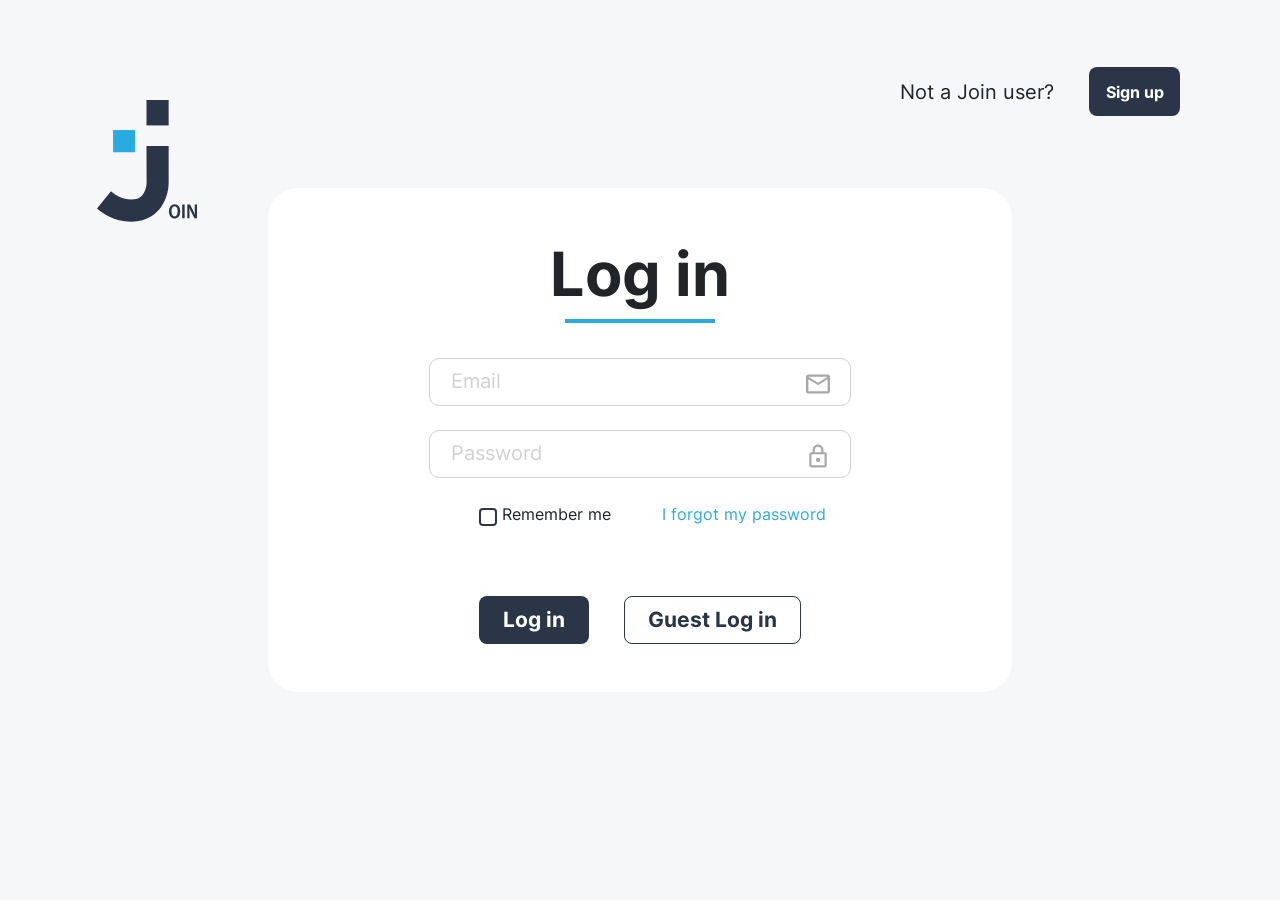
==== html/index.html @ 2b3ea291 "join finished" ====
<!DOCTYPE html>
<html translate="no">

<head>
    <meta charset="UTF-8">
    <meta name="viewport" content="width=device-width, initial-scale=1.0">
    <link href="https://cdn.jsdelivr.net/npm/bootstrap@5.3.1/dist/css/bootstrap.min.css" rel="stylesheet"
        integrity="sha384-4bw+/aepP/YC94hEpVNVgiZdgIC5+VKNBQNGCHeKRQN+PtmoHDEXuppvnDJzQIu9" crossorigin="anonymous">
    <link rel="stylesheet" href="../font/fonts.css">
    <link rel="stylesheet" href="../style/log_in.css">
    <link rel="stylesheet" href="../style/generalclasses.css">
    <link rel="shortcut icon" href="../assets/img/Logo for Favicon construction.svg" type="image/x-icon">
    <script src="../js/storage.js"></script>
    <script src="../js/log_in.js"></script>
    <title>Log In</title>
</head>

<body class="background-color-F6F7F8" onload="init()">
    <div id="startscreen_logo" class="startscreen-logo">
        <img id="join_logo" src="../assets/img/Capa1.svg" alt="">
    </div>


    

    <div id="log_in_card" class="content-log-in">
        <div id="log_in" class="log-in">
            <div class="log-in-logo logo-input">
                <div class="header-logo">
                    <h1>Log in</h1>
                    <div class="headline-underline"></div>
                </div>
            </div>
            <form class="log-in-form" onsubmit="logIn(); return false">
                <div class="inputfields">
                    <div id="email" class="log-in-input">
                        <input required type="email" class="email-input" id="email_log_in" placeholder="Email"
                            onmouseup="resetWrongEnter('email')">
                        <div class="input-icon">
                            <img src="../assets/img/mail.svg" alt="">
                        </div>
                        <label for="content">User don´t excist</label>
                    </div>

                    <div id="password1" class="log-in-input">
                        <input required type="password" class="" id="password1_input" placeholder="Password"
                            onmouseup="resetWrongEnter('password1'); showPasswordIcon('password1')">
                        <div id="input_icon_password1" class="input-icon">
                            <img id="password1_icon" src="../assets/img/lock.svg" alt="">
                        </div>
                        <label for="content">Wrong password Ups! Try again.</label>
                    </div>

                    <div class="form-check d-flex-around fontSize-16-400 width-100">
                        <div>
                            <img id="check_btn" src="../assets/img/checkbutton.svg" onclick="checkBtnLogIn()">
                            <label class="form-check-label" for="exampleCheck1">Remember me</label>
                        </div>
                        <a href="./forgotmypassword.html">I forgot my password</a>
                    </div>
                </div>
                <div class="submit-btn">
                    <button id="log_in_btn" type="submit" class="login-btn login-btn-filled fontSize-21-700">Log in</button>
                    <button type="submit" class="login-guest-btn fontSize-21-700" onclick="logIn('guest@guest.com')">Guest Log in</button>
                </div>
            </form>
        </div>
    </div>

    <div id="sign_up_btn_card" class="rigister-user-login">
        <span class="fontSize-20-400">Not a Join user?</span>
        <a href="./signup.html"><button class="sign-up-login-btn login-btn-filled fontSize-16-700">Sign up</button></a>
    </div>
</body>

</html>
---- font/fonts.css ----
/* inter-100 - latin */
@font-face {
    font-display: swap; /* Check https://developer.mozilla.org/en-US/docs/Web/CSS/@font-face/font-display for other options. */
    font-family: 'Inter';
    font-style: normal;
    font-weight: 100;
    src: url('./inter-v12-latin-100.woff2') format('woff2'); /* Chrome 36+, Opera 23+, Firefox 39+, Safari 12+, iOS 10+ */
  }
  /* inter-200 - latin */
  @font-face {
    font-display: swap; /* Check https://developer.mozilla.org/en-US/docs/Web/CSS/@font-face/font-display for other options. */
    font-family: 'Inter';
    font-style: normal;
    font-weight: 200;
    src: url('./inter-v12-latin-200.woff2') format('woff2'); /* Chrome 36+, Opera 23+, Firefox 39+, Safari 12+, iOS 10+ */
  }
  /* inter-300 - latin */
  @font-face {
    font-display: swap; /* Check https://developer.mozilla.org/en-US/docs/Web/CSS/@font-face/font-display for other options. */
    font-family: 'Inter';
    font-style: normal;
    font-weight: 300;
    src: url('./inter-v12-latin-300.woff2') format('woff2'); /* Chrome 36+, Opera 23+, Firefox 39+, Safari 12+, iOS 10+ */
  }
  /* inter-regular - latin */
  @font-face {
    font-display: swap; /* Check https://developer.mozilla.org/en-US/docs/Web/CSS/@font-face/font-display for other options. */
    font-family: 'Inter';
    font-style: normal;
    font-weight: 400;
    src: url('./inter-v12-latin-regular.woff2') format('woff2'); /* Chrome 36+, Opera 23+, Firefox 39+, Safari 12+, iOS 10+ */
  }
  /* inter-500 - latin */
  @font-face {
    font-display: swap; /* Check https://developer.mozilla.org/en-US/docs/Web/CSS/@font-face/font-display for other options. */
    font-family: 'Inter';
    font-style: normal;
    font-weight: 500;
    src: url('./inter-v12-latin-500.woff2') format('woff2'); /* Chrome 36+, Opera 23+, Firefox 39+, Safari 12+, iOS 10+ */
  }
  /* inter-600 - latin */
  @font-face {
    font-display: swap; /* Check https://developer.mozilla.org/en-US/docs/Web/CSS/@font-face/font-display for other options. */
    font-family: 'Inter';
    font-style: normal;
    font-weight: 600;
    src: url('./inter-v12-latin-600.woff2') format('woff2'); /* Chrome 36+, Opera 23+, Firefox 39+, Safari 12+, iOS 10+ */
  }
  /* inter-700 - latin */
  @font-face {
    font-display: swap; /* Check https://developer.mozilla.org/en-US/docs/Web/CSS/@font-face/font-display for other options. */
    font-family: 'Inter';
    font-style: normal;
    font-weight: 700;
    src: url('./inter-v12-latin-700.woff2') format('woff2'); /* Chrome 36+, Opera 23+, Firefox 39+, Safari 12+, iOS 10+ */
  }
  /* inter-800 - latin */
  @font-face {
    font-display: swap; /* Check https://developer.mozilla.org/en-US/docs/Web/CSS/@font-face/font-display for other options. */
    font-family: 'Inter';
    font-style: normal;
    font-weight: 800;
    src: url('./inter-v12-latin-800.woff2') format('woff2'); /* Chrome 36+, Opera 23+, Firefox 39+, Safari 12+, iOS 10+ */
  }
  /* inter-900 - latin */
  @font-face {
    font-display: swap; /* Check https://developer.mozilla.org/en-US/docs/Web/CSS/@font-face/font-display for other options. */
    font-family: 'Inter';
    font-style: normal;
    font-weight: 900;
    src: url('./inter-v12-latin-900.woff2') format('woff2'); /* Chrome 36+, Opera 23+, Firefox 39+, Safari 12+, iOS 10+ */
  }
---- style/log_in.css ----
body {
    padding: 20px;
}

.header-logo {
    height: 89px;
    display: flex;
    flex-direction: column;
    align-items: center;
    justify-content: center;
}

.headline-underline {
    border-bottom: 4px solid #29ABE2;
    width: 150px !important;
}

#check_btn {
    cursor: pointer;
}

.log-in-form {
    height: 70%;
    display: flex;
    flex-direction: column;
    justify-content: space-between;
}

.rigister-user-login {
    position: absolute;
    top: 67px;
    right: 100px;
    display: flex;
    align-items: center;
    gap: 35px;
}

.startscreen-logo {
    width: 100%;
    height: 100vh;
    position: absolute;
    display: flex;
    justify-content: center;
    align-items: center;
    background-color: #F6F7F8;
    z-index: 1;
}

.startscreen-logo img {
    position: absolute;
    top: calc(50% - (335px / 2));
    left: calc(50% - (274px / 2));
}

.startscreen-logo-side {
    position: absolute;
    top: 80px;
    left: 77px;
    display: flex;
    justify-content: center;
    align-items: center;
    background-color: #F6F7F8;
}

.startscreen-logo-side img {
    width: 100px;
}

@keyframes reduceLogo {
    0% {
        width: 274px;
    }

    100% {
        width: 100px;
        top: 80px;
        left: 77px;
    }
}

@keyframes reduceBackground {
    0% {
        width: 100%;
        height: 100vh;
        background-color: rgb(246, 247, 248);
    }

    50% {
        width: 100%;
        height: 100vh;
        background-color: rgba(246, 247, 248, 30%);
    }

    99% {
        width: 100%;
        height: 100vh;
        background-color: rgba(246, 247, 248, 0%);
    }

    100% {
        width: 0;
        height: 0;
    }
}


.form-control {
    border: 1px solid #E2E2E2 !important;
}

.checkbox input {
    border: 2px solid #2A3647;
    border-radius: 3px !important;
    width: 18px;
    height: 19px;
}

.log-in-input input {
    width: 422px;
    height: 48px;
    outline: none;
    padding: 12px 21px;
    border-radius: 10px;
    border: 1px solid #D1D1D1
}

.log-in-input input::placeholder {
    font-size: 20px;
    color: #D1D1D1;
    opacity: 1;
}

.log-in-input label {
    margin-top: 14px;
    font-size: 13px;
    color: #FFFFFF;
}

.log-in-wrong label {
    color: #FF4057;
}

.log-in-wrong input {
    border: 1px solid #FF4057;
}

.input-icon {
    width: 401px;
    display: flex;
    justify-content: flex-end;
    margin-top: -34px;
}

.input-icon img {
    width: 24px;
    height: 24px;
}

.d-flex-around {
    display: flex;
    justify-content: space-around;
}

a {
    text-decoration: none;
    color: #29ABE2;
}

a:hover {
    text-decoration: underline;
}

.content-log-in {
    width: 100%;
    height: clamp(600px, calc(100vh - 60px), calc(100vh - 60px));
    display: flex;
    justify-content: center;
    align-items: center;
}

.log-in {
    display: flex;
    flex-direction: column;
    align-items: center;
    justify-content: space-between;
    background-color: #FFFFFF;
    width: 60%;
    height: clamp(500px, 60%, 60%);
    padding: 48px 115px;
    border-radius: 30px;
}

.arrow-left-line {
    height: 45px;
    width: 45px !important;
    display: flex;
    justify-content: center;
    align-items: center;
}

.arrow-left-line img {
    cursor: pointer;
    height: 35px;
}

.arrow-left-line img:hover {
    height: 40px;
}

.logo-input {
    display: flex;
    justify-content: center;
    align-items: center;
    text-wrap: nowrap;
}

.forgot-password-logo {
    gap: 20px;
    margin-right: 20px;
}

.mb-3 {
    width: 400px;
    margin-bottom: 0 !important;
}

.submit-btn {
    display: flex;
    gap: 35px;
    justify-content: center;
}

.login-btn {
    width: 110px;
    height: 48px;
}

.login-btn-filled:hover {
    background-color: #29ABE2;
}

.login-guest-btn {
    width: 177px;
    height: 48px;
    background-color: #FFFFFF;
    color: #2A3647;
    border: 1px solid #2A3647;
    border-radius: 8px;
}

.login-guest-btn:hover {
    background-color: #FFFFFF;
    border: 1px solid #29ABE2;
    color: #29ABE2;

}

.login-btn-filled {
    font-weight: 700;
    border: none;
    border-radius: 8px;
    background-color: #2A3647;
    color: #FFFFFF;
}

.sign-up-form {
    height: 391px;
    width: 422px;
    display: flex;
    flex-direction: column;
    align-items: center;
    justify-content: space-between;
}

.sign-up {
    display: flex;
    flex-direction: column;
    align-items: center;
    justify-content: space-between;
    background-color: #FFFFFF;
    width: 598px;
    height: clamp(595px, 60%, 60%);
    padding: 48px 88px;
    border-radius: 30px;
}

.sign-up-logo {
    gap: 60px;
    margin-right: 90px;
}

.sign-up-succesfully-container {
    position: absolute;
    bottom: 0;
    width: 100%;
    display: flex;
    justify-content: center;
    align-items: flex-start;
}

.sign-up-succesfully {
    display: flex;
    justify-content: center;
    align-items: center;
    width: 312px;
    height: 74px;
    padding: 0px 25px;
    border-radius: 20px;
    border: none;
    background-color: #2A3647;
}

.sign-up-succesfully span {
    font-size: 20px;
    font-weight: 400;
    color: #FFFFFF;
}

@keyframes signUpSuccesfull {
    0% {
        bottom: 0;
    }

    100% {
        bottom: 50vh;
    }
}

.sign-up-login-btn {
    width: 91px;
    height: 49px;
}

.signup-btn {
    width: 126px;
    height: 55px;
    font-size: 21px;
}

.form-check-input {
    width: 16px;
    height: 16px;
}

.input-image {
    width: 16px;
}


.checkbox-container {
    display: flex;
    margin: 20px 0;

}

.checkbox {
    display: flex;
    align-items: center;
    justify-content: center;
    height: 25px;
    width: 231px;
    gap: 8px;
}

.forgot-password-form {
    display: flex;
    flex-direction: column;
    justify-content: space-between;
    align-items: center;
}

.forgot-password {
    display: flex;
    flex-direction: column;
    align-items: center;
    justify-content: space-between;
    background-color: #FFFFFF;
    width: 832px;
    height: 441px;
    padding: 30px 115px;
    border-radius: 30px;
}

.forgot-password-logo {
    gap: 0;
    margin-right: 32px;
}

.forgot-password span {
    font-size: 20px;
    font-weight: 400;
    text-align: center;
}

.forgot-password-btn {
    width: 237px;
    height: 55px;
}

.forgot-password-succesfully-container {
    position: absolute;
    bottom: 0;
    width: 100%;
    display: flex;
    justify-content: center;
    align-items: flex-start;
}

.forgot-password-succesfully {
    display: flex;
    justify-content: center;
    align-items: center;
    gap: 13px;
    width: 388px;
    height: 74px;
    padding: 0px 20px;
    border-radius: 20px;
    border: none;
    background-color: #2A3647;
}

.forgot-password-succesfully img {
    width: 40px;
    height: 40px;
}

.forgot-password-succesfully span {
    font-size: 20px;
    font-weight: 400;
    color: #FFFFFF;
}

.reset-password {
    display: flex;
    flex-direction: column;
    align-items: center;
    justify-content: space-between;
    background-color: #FFFFFF;
    width: 826px;
    height: 511px;
    padding: 48px 88px;
    border-radius: 30px;
}

.reset-password-logo {
    gap: 15px;
    margin-right: 32px;
}

.reset-password span {
    font-size: 20px;
    font-weight: 400;
    text-align: center;
}

.reset-password-btn {
    width: 143px;
    height: 55px;
    font-size: 21px;
    font-weight: 700;
}

.reset-password-succesfully-container {
    position: absolute;
    bottom: 0;
    width: 100%;
    display: flex;
    justify-content: center;
    align-items: flex-start;
}

.reset-password-succesfully {
    display: flex;
    justify-content: center;
    align-items: center;
    width: 278px;
    height: 74px;
    padding: 0px 22px;
    border-radius: 20px;
    border: none;
    background-color: #2A3647;
}

.reset-password-succesfully span {
    font-size: 20px;
    font-weight: 400;
    color: #FFFFFF;
}

@media (max-width: 1000px) {
    h1 {
        font-size: 47px;
    }

    @keyframes reduceLogo {
        0% {
            width: 100px;

        }

        100% {
            width: 64px;
            top: 37px;
            left: 38px;
        }
    }

    @keyframes reduceBackground {
        0% {
            width: 100%;
            height: 100vh;
            background-color: rgb(42, 54, 71);
        }

        50% {
            width: 100%;
            height: 100vh;
            background-color: rgba(42, 54, 71, 30%);
        }

        99% {
            width: 100%;
            height: 100vh;
            background-color: rgba(42, 54, 71, 0%);
        }

        100% {
            width: 0;
            height: 0;
        }
    }

    .log-in {
        width: 90%;
        padding: 32px 0px;
    }

    .log-in-form {
        width: 364px;
        align-items: center;
    }

    .log-in-input {
        width: 90%;
        display: flex;
        flex-direction: column;
        align-items: center;
    }

    .log-in-input input {
        width: 100%;

    }

    .input-icon {
        width: 5%;
        margin-left: 85%;
    }

    .mb-3 {
        width: 90px;
        height: 59px;
        padding: 0 16px;
    }

    .rigister-user-login {
        position: unset;
        justify-content: center;
    }

    .inputfields {
        height: 60%;
        width: 100%;
        display: flex;
        flex-direction: column;
        align-items: center;
    }

    .sign-up-form {
        width: 364px;
        height: 392px;
    }

    .sign-up {
        width: 60%;
        padding: 32px 0px;
    }

    .startscreen-logo-side {
        top: 37px;
        left: 38px;
    }

    .startscreen-logo-side img {
        width: 64px;
    }

    .sign-up-logo {
        gap: 30px;
        margin-right: 45px;
    }

    .forgot-password {
        width: 630px;
        padding: 30px 30px;
    }

    .forgot-password span {
        font-size: 16px;
    }

    .reset-password {
        width: 630px;
        padding: 30px;
    }

}

@media (max-width: 700px) {

    .log-in {
        height: 500px;
    }
}

@media (max-width: 650px) {

    .log-in {
        height: 500px;
    }

    .header-logo {
        text-wrap: wrap;
        text-align: center;
    }

    .forgot-password {
        width: 95%;
    }

    .reset-password {
        width: 95%;
    }
}

@media (max-width: 500px) {

    .header-logo {
        height: auto;
        text-wrap: wrap;
        text-align: center;
    }

    @keyframes reduceLogo {
        0% {
            width: 100px;

        }

        100% {
            width: 50px;
            top: 10px;
            left: 10px;
        }
    }

    .log-in-form {
        width: 95%;
    }

    .input-icon {
        width: 5%;
        margin-left: 85%;
    }

    .submit-btn {
        flex-direction: column;
        align-items: center;
        width: 100%;
        gap: 10px;
        font-size: 16px !important;
    }

    .d-flex-around {
        flex-direction: column-reverse;
        gap: 10px;
    }

    .login-btn {
        width: 180px;
        height: 51px;
    }

    .login-guest-btn {
        width: 180px;
        height: 51px;
    }

    .sign-up-form {
        width: 90%;
    }

    .startscreen-logo-side {
        top: 10px;
        left: 10px;
    }

    .startscreen-logo-side img {
        width: 50px;
    }
}

@media (max-width: 400px) {
    @keyframes reduceLogo {
        0% {
            opacity: 1;

        }

        100% {
            opacity: 0;
        }
    }

    @keyframes reduceBackground {
        0% {
            opacity: 1;
        }

        100% {
            opacity: 0;
            display: none;
        }
    }

    .sign-up {
        width: 95%;
    }

    .startscreen-logo-side {
        display: none;
    }
    
    .forgot-password {
        height: 500px;
    }
}
---- style/generalclasses.css ----
body {
    font-family: 'Inter', sans-serif;
    margin: 0;
}

.width-100 {
    width: 100%;
}

.d-none {
    display: none;
}

.text-center {
    text-align: center;
}

.padding-5 {
    padding: 5px;
}

.padding-left-right-16 {
    padding-left: 16px;
    padding-right: 16px;
}

.padding-left-right-25 {
    padding-left: 25px;
    padding-right: 25px;
}

.background-color-2A3647 {
    background-color: #2A3647 !important;
}

.background-color-F6F7F8 {
    background-color: #F6F7F8 !important;
}

.background-color-D1D1D1 {
    background-color: #D1D1D1 !important;
}

.backgroundColor-29ABE2 {
    background-color: #29ABE2;
}

h1 {
    font-size: 61px;
    font-weight: 700;
}

h2 {
    font-size: 27px;
    font-weight: 700;
}

.fontSize-16-400 {
    font-size: 16px;
    font-weight: 400;
}

.fontSize-16-700 {
    font-size: 16px;
    font-weight: 700;
}

.fontSize-20-400 {
    font-size: 20px;
    font-weight: 400;
}

.fontSize-21-700 {
    font-size: 21px;
    font-weight: 700;
}

.fontSize-27-400 {
    font-size: 27px;
    font-weight: 400;
}

.fontSize-47-500 {
    font-size: 47px;
    font-weight: 500;
}

.fontSize-64-600 {
    font-size: 64px;
    font-weight: 600;
}

.fontSize-64-700 {
    font-size: 64px;
    font-weight: 700;
}

.color-000000 {
    color: #000000;
}

.color-2A3647 {
    color: #2A3647;
}

.color-FFFFFF {
    color: #FFFFFF;
}

.color-29ABE2 {
    color: #29ABE2;
}

.task-navigate-container {
    position: absolute;
    right: 0px;
    top: 0px;
    display: none;
}

@media (max-width: 1000px) {
    h1 {
        font-size: 47px;
    }
}

@media (max-width: 600px) {
    .fontSize-64-600 {
        font-size: 47px;
    }

    .fontSize-16-400 {
        font-size: 14px;
    }

    .fontSize-20-400 {
        font-size: 14px;
    }

    .fontSize-21-700 {
        font-size: 16px;
    }

    .fontSize-47-500 {
        font-size: 36px;
    }

    .fontSize-64-700 {
        font-size: 47px;
    }
}

@media (max-width: 500px) {
    .fontSize-21-700 {
        font-size: 16px;
    }
}

@media (max-width: 1350px) {
    .navigate-tasks-mobile {
        display: block;
    }
}

@media (max-width: 350px) {
    .table-heading {
        margin-left: 25px;
    }
}

@media (max-width: 330px) {
    .table-heading {
        margin-left: 15px;
    }
}
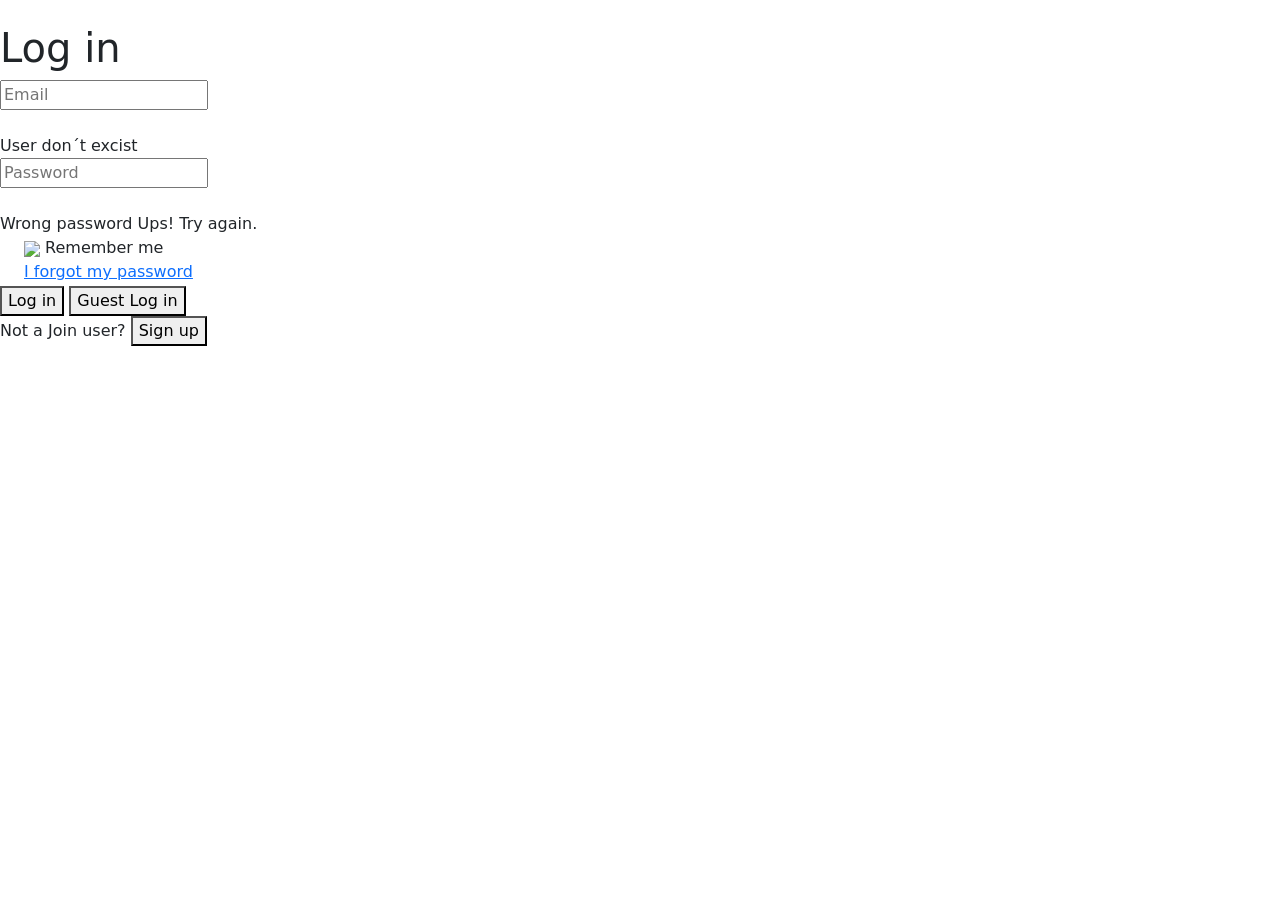
==== commit 83f01285: "fix filter bug" ====
--- a/html/index.html
+++ b/html/index.html
@@ -6,18 +6,18 @@
     <meta name="viewport" content="width=device-width, initial-scale=1.0">
     <link href="https://cdn.jsdelivr.net/npm/bootstrap@5.3.1/dist/css/bootstrap.min.css" rel="stylesheet"
         integrity="sha384-4bw+/aepP/YC94hEpVNVgiZdgIC5+VKNBQNGCHeKRQN+PtmoHDEXuppvnDJzQIu9" crossorigin="anonymous">
-    <link rel="stylesheet" href="../font/fonts.css">
-    <link rel="stylesheet" href="../style/log_in.css">
-    <link rel="stylesheet" href="../style/generalclasses.css">
-    <link rel="shortcut icon" href="../assets/img/Logo for Favicon construction.svg" type="image/x-icon">
-    <script src="../js/storage.js"></script>
-    <script src="../js/log_in.js"></script>
+    <link rel="stylesheet" href="./font/fonts.css">
+    <link rel="stylesheet" href="./style/log_in.css">
+    <link rel="stylesheet" href="./style/generalclasses.css">
+    <link rel="shortcut icon" href="./assets/img/Logo for Favicon construction.svg" type="image/x-icon">
+    <script src="./js/storage.js"></script>
+    <script src="./js/log_in.js"></script>
     <title>Log In</title>
 </head>
 
 <body class="background-color-F6F7F8" onload="init()">
     <div id="startscreen_logo" class="startscreen-logo">
-        <img id="join_logo" src="../assets/img/Capa1.svg" alt="">
+        <img id="join_logo" src="./assets/img/Capa1.svg" alt="">
     </div>
 
 
@@ -37,7 +37,7 @@
                         <input required type="email" class="email-input" id="email_log_in" placeholder="Email"
                             onmouseup="resetWrongEnter('email')">
                         <div class="input-icon">
-                            <img src="../assets/img/mail.svg" alt="">
+                            <img src="./assets/img/mail.svg" alt="">
                         </div>
                         <label for="content">User don´t excist</label>
                     </div>
@@ -46,14 +46,14 @@
                         <input required type="password" class="" id="password1_input" placeholder="Password"
                             onmouseup="resetWrongEnter('password1'); showPasswordIcon('password1')">
                         <div id="input_icon_password1" class="input-icon">
-                            <img id="password1_icon" src="../assets/img/lock.svg" alt="">
+                            <img id="password1_icon" src="./assets/img/lock.svg" alt="">
                         </div>
                         <label for="content">Wrong password Ups! Try again.</label>
                     </div>
 
                     <div class="form-check d-flex-around fontSize-16-400 width-100">
                         <div>
-                            <img id="check_btn" src="../assets/img/checkbutton.svg" onclick="checkBtnLogIn()">
+                            <img id="check_btn" src="./assets/img/checkbutton.svg" onclick="checkBtnLogIn()">
                             <label class="form-check-label" for="exampleCheck1">Remember me</label>
                         </div>
                         <a href="./forgotmypassword.html">I forgot my password</a>
